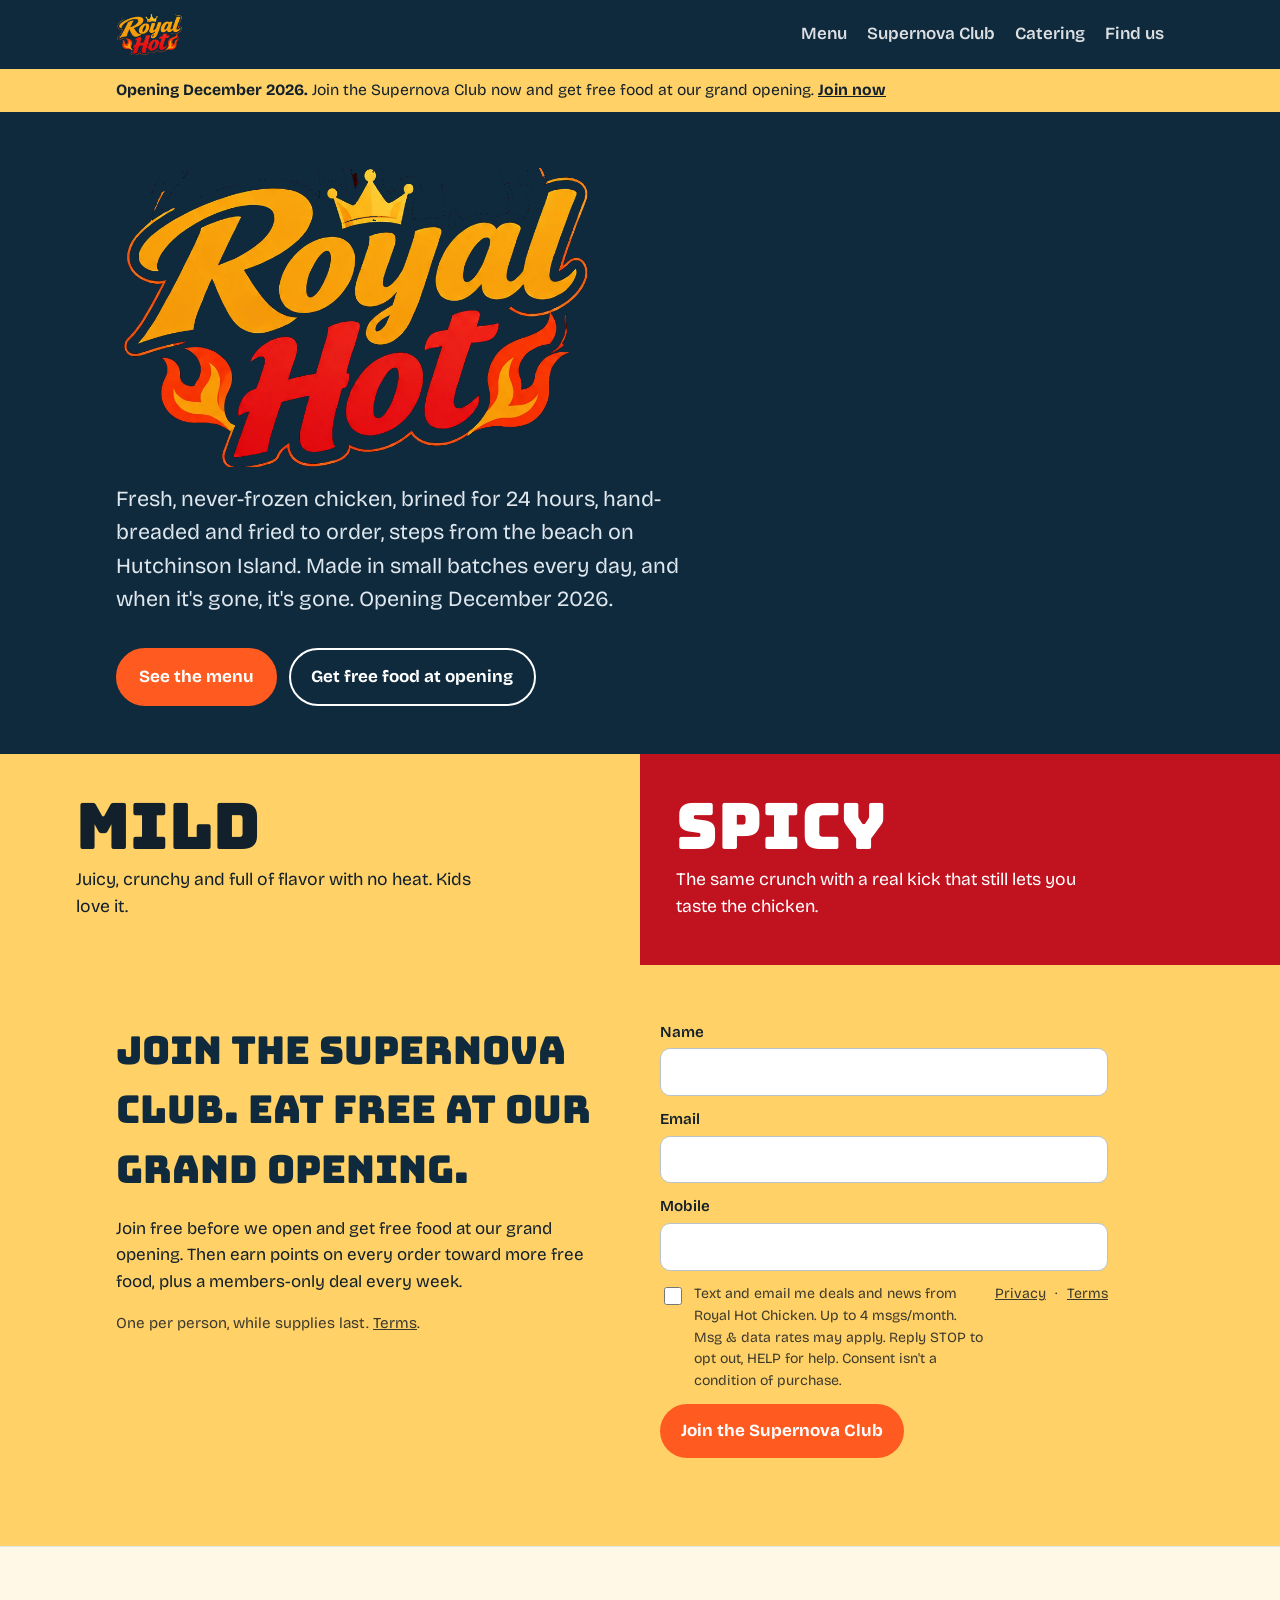
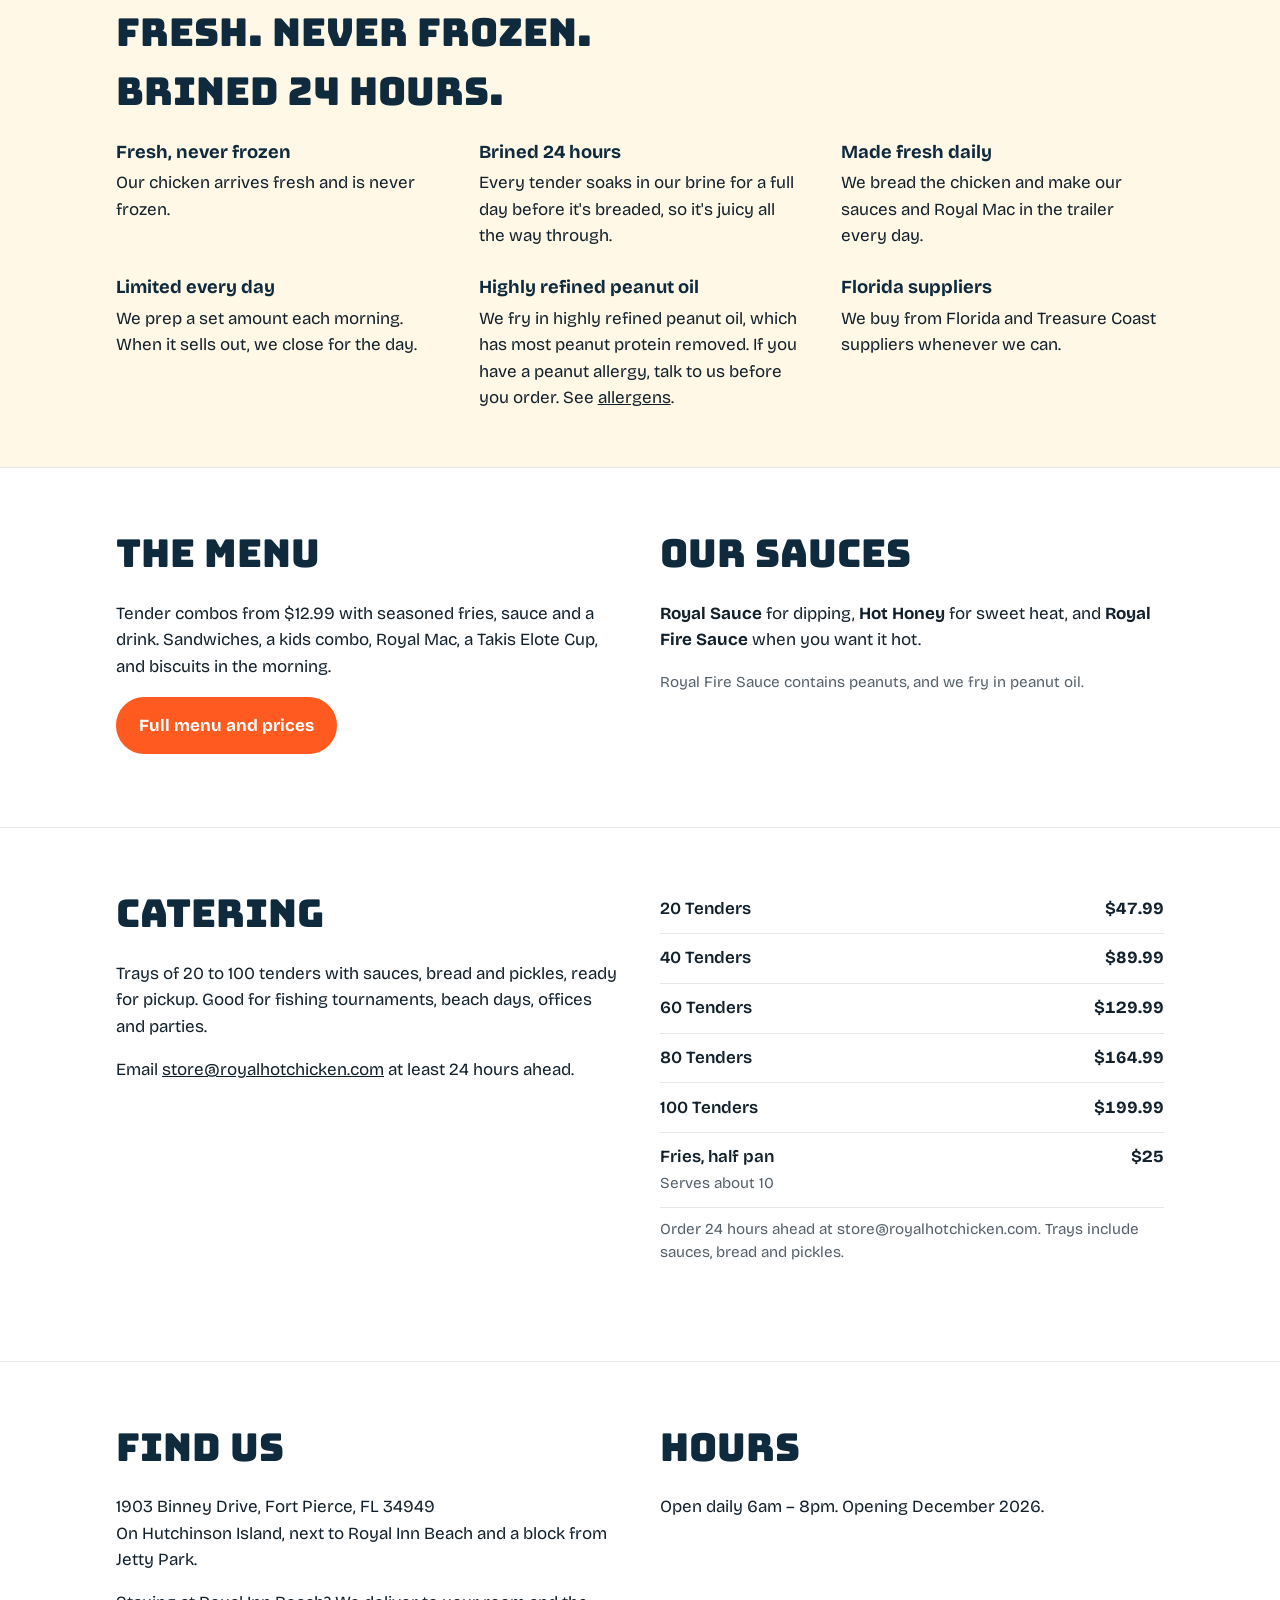
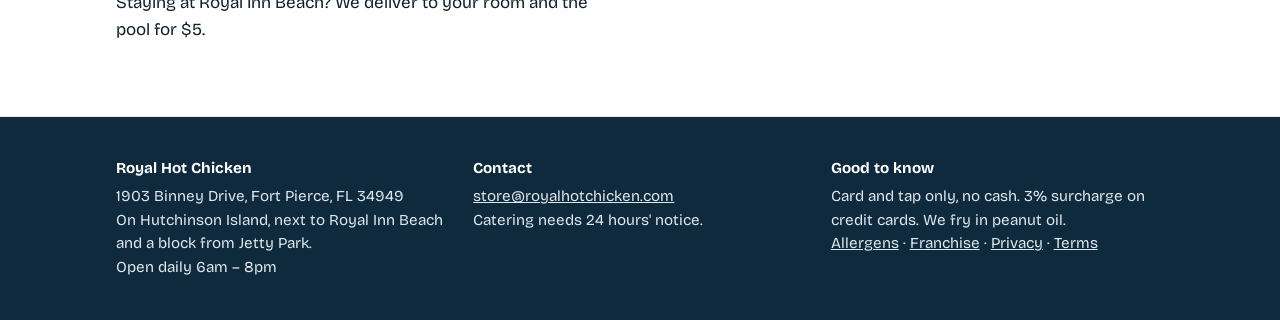
==== index.html @ b1165231 "Publish 2026-11-10 18:22" ====
<!doctype html>
<html lang="en">
<head>
<meta charset="utf-8">
<meta name="viewport" content="width=device-width, initial-scale=1, viewport-fit=cover">
<title>Royal Hot Chicken | Hand-breaded chicken tenders on Hutchinson Island</title>
<meta name="description" content="Hand-breaded chicken tenders, Mild or Spicy, next to Royal Inn Beach in Fort Pierce. Combos, Royal Mac, Takis Elote, breakfast biscuits and catering.">
<link rel="canonical" href="https://royalhotchicken.com/">
<meta property="og:title" content="Royal Hot Chicken | Hand-breaded chicken tenders on Hutchinson Island">
<meta property="og:description" content="Hand-breaded chicken tenders, Mild or Spicy, next to Royal Inn Beach in Fort Pierce. Combos, Royal Mac, Takis Elote, breakfast biscuits and catering.">
<meta property="og:url" content="https://royalhotchicken.com/">
<meta name="theme-color" content="#0f2a3d">
<link rel="icon" href="/assets/favicon.png" type="image/png">
<link rel="apple-touch-icon" href="/assets/apple-touch-icon.png">
<meta property="og:image" content="https://royalhotchicken.com/assets/og.jpg">
<link rel="preconnect" href="https://fonts.googleapis.com">
<link rel="preconnect" href="https://fonts.gstatic.com" crossorigin>
<link href="https://fonts.googleapis.com/css2?family=Bricolage+Grotesque:opsz,wght@12..96,400;12..96,600;12..96,700&family=Bungee&display=swap" rel="stylesheet">
<link rel="stylesheet" href="/assets/style.css">
</head>
<body>
<header class="bar"><div class="wrap"><a class="brand" href="/"><img src="/assets/logo.webp" alt="Royal Hot Chicken" width="885" height="550"></a><nav class="nav" aria-label="Main"><a href="/menu/">Menu</a><a href="/supernova/">Supernova Club</a><a href="/#catering">Catering</a><a href="/#find-us">Find us</a></nav></div></header>
<div class="ribbon"><div class="wrap"><b>Opening December 2026.</b> Join the Supernova Club now and get free food at our grand opening. <a href="#royal-list">Join now</a></div></div>
<main>
<section class="hero"><div class="wrap">
<h1 class="logo-h1"><img src="/assets/logo.webp" alt="Royal Hot Chicken" width="885" height="550"></h1>
<p class="lede">Fresh, never-frozen chicken, brined for 24 hours, hand-breaded and fried to order, steps from the beach on Hutchinson Island. Made in small batches every day, and when it's gone, it's gone. Opening December 2026.</p>
<div class="cta-row"><a class="btn" href="/menu/">See the menu</a><a class="btn ghosted" href="#royal-list">Get free food at opening</a></div>
</div>
<div class="split">
<div class="mild"><div class="inner"><h2>Mild</h2><p>Juicy, crunchy and full of flavor with no heat. Kids love it.</p></div></div>
<div class="ghost"><div class="inner"><h2>Spicy</h2><p>The same crunch with a real kick that still lets you taste the chicken.</p></div></div>
</div></section>

<section class="block join" id="royal-list"><div class="wrap two">
<div><h2>Join the Supernova Club. Eat free at our grand opening.</h2><p>Join free before we open and get free food at our grand opening. Then earn points on every order toward more free food, plus a members-only deal every week.</p><p class="fine">One per person, while supplies last. <a href="/terms/">Terms</a>.</p></div>
<div><form class="signup" data-where="home" data-api="https://api.royalhotchicken.com" novalidate>
<label>Name <input name="name" autocomplete="name" required></label>
<label>Email <input name="email" type="email" autocomplete="email"></label>
<label>Mobile <input name="phone" type="tel" autocomplete="tel" inputmode="tel"></label>
<label class="hp" aria-hidden="true">Website <input name="website" tabindex="-1" autocomplete="off"></label>
<label class="consent"><input name="consent" type="checkbox" required> Text and email me deals and news from Royal Hot Chicken. Up to 4 msgs/month. Msg &amp; data rates may apply. Reply STOP to opt out, HELP for help. Consent isn't a condition of purchase. <a href="/privacy/">Privacy</a> · <a href="/terms/">Terms</a></label>
<button class="btn" type="submit">Join the Supernova Club</button>
<p class="status" role="status" aria-live="polite"></p>
</form></div>
</div></section>

<section class="block how" id="how"><div class="wrap">
<h2>Fresh. Never frozen. Brined 24 hours.</h2>
<div class="facts">
<div><h3>Fresh, never frozen</h3><p>Our chicken arrives fresh and is never frozen.</p></div>
<div><h3>Brined 24 hours</h3><p>Every tender soaks in our brine for a full day before it's breaded, so it's juicy all the way through.</p></div>
<div><h3>Made fresh daily</h3><p>We bread the chicken and make our sauces and Royal Mac in the trailer every day.</p></div>
<div><h3>Limited every day</h3><p>We prep a set amount each morning. When it sells out, we close for the day.</p></div>
<div><h3>Highly refined peanut oil</h3><p>We fry in highly refined peanut oil, which has most peanut protein removed. If you have a peanut allergy, talk to us before you order. See <a href="/allergens/">allergens</a>.</p></div>
<div><h3>Florida suppliers</h3><p>We buy from Florida and Treasure Coast suppliers whenever we can.</p></div>
</div></div></section>

<section class="block"><div class="wrap two">
<div><h2>The menu</h2><p>Tender combos from $12.99 with seasoned fries, sauce and a drink. Sandwiches, a kids combo, Royal Mac, a Takis Elote Cup, and biscuits in the morning.</p>
<p><a class="btn" href="/menu/">Full menu and prices</a></p></div>
<div><h2>Our sauces</h2><p><b>Royal Sauce</b> for dipping, <b>Hot Honey</b> for sweet heat, and <b>Royal Fire Sauce</b> when you want it hot.</p>
<p class="fine">Royal Fire Sauce contains peanuts, and we fry in peanut oil.</p></div>
</div></section>

<section class="block" id="catering"><div class="wrap two">
<div><h2>Catering</h2><p>Trays of 20 to 100 tenders with sauces, bread and pickles, ready for pickup. Good for fishing tournaments, beach days, offices and parties.</p>
<p>Email <a href="mailto:store@royalhotchicken.com">store@royalhotchicken.com</a> at least 24 hours ahead.</p></div>
<div><div class="menu-sec" id="catering">
<div class="row"><span class="name">20 Tenders</span><span class="price">$47.99</span></div>
<div class="row"><span class="name">40 Tenders</span><span class="price">$89.99</span></div>
<div class="row"><span class="name">60 Tenders</span><span class="price">$129.99</span></div>
<div class="row"><span class="name">80 Tenders</span><span class="price">$164.99</span></div>
<div class="row"><span class="name">100 Tenders</span><span class="price">$199.99</span></div>
<div class="row"><span class="name">Fries, half pan</span><span class="price">$25</span><span class="desc">Serves about 10</span></div>
<p class="note">Order 24 hours ahead at store@royalhotchicken.com. Trays include sauces, bread and pickles.</p>
</div></div>
</div></section>

<section class="block" id="find-us"><div class="wrap two">
<div><h2>Find us</h2><p>1903 Binney Drive, Fort Pierce, FL 34949<br>On Hutchinson Island, next to Royal Inn Beach and a block from Jetty Park.</p>
<p>Staying at Royal Inn Beach? We deliver to your room and the pool for $5.</p></div>
<div><h2>Hours</h2><p>Open daily 6am – 8pm. Opening December 2026.</p></div>
</div></section>
</main>
<script type="application/ld+json">{"@context": "https://schema.org", "@type": "Restaurant", "name": "Royal Hot Chicken", "servesCuisine": "Chicken", "priceRange": "$", "url": "https://royalhotchicken.com", "email": "store@royalhotchicken.com", "address": {"@type": "PostalAddress", "streetAddress": "1903 Binney Drive", "addressLocality": "Fort Pierce", "addressRegion": "FL", "postalCode": "34949", "addressCountry": "US"}, "menu": "https://royalhotchicken.com/menu/", "acceptsReservations": false, "openingHours": "Mo-Su 06:00-20:00", "paymentAccepted": "Credit Card, Debit Card"}</script>
<footer><div class="wrap">
<div><b>Royal Hot Chicken</b><p>1903 Binney Drive, Fort Pierce, FL 34949<br>On Hutchinson Island, next to Royal Inn Beach and a block from Jetty Park.<br>Open daily 6am – 8pm</p></div>
<div><b>Contact</b><p><a href="mailto:store@royalhotchicken.com">store@royalhotchicken.com</a><br>Catering needs 24 hours' notice.</p></div>
<div><b>Good to know</b><p>Card and tap only, no cash. 3% surcharge on credit cards. We fry in peanut oil.</p><p><a href="/allergens/">Allergens</a> · <a href="/franchise/">Franchise</a> · <a href="/privacy/">Privacy</a> · <a href="/terms/">Terms</a></p></div>
</div></footer>
<script src="/assets/signup.js" defer></script>
</body></html>
---- assets/style.css ----
/* Royal Hot Chicken — royalhotchicken.com
   White pages for reading in beach sun; Atlantic navy for the frame;
   Mild yellow and Ghost red are the only loud colors. */
:root {
  --ocean: #0f2a3d;
  --ocean-2: #163a54;
  --ink: #12202b;
  --muted: #55606a;
  --paper: #ffffff;
  --line: #e4e7ea;
  --mild: #ffd166;
  --ghost: #c1121f;
  --fry: #ff5a1f;
  --display: "Bungee", "Arial Black", Impact, sans-serif;
  --body: "Bricolage Grotesque", "Avenir Next", "Segoe UI", system-ui, sans-serif;
  --wrap: 68rem;
  color-scheme: light;
}
* { box-sizing: border-box; }
html { -webkit-text-size-adjust: 100%; }
body {
  margin: 0;
  background: var(--paper);
  color: var(--ink);
  font: 400 1.0625rem/1.55 var(--body);
}
img { max-width: 100%; display: block; }
a { color: inherit; }
a:focus-visible, button:focus-visible { outline: 3px solid var(--fry); outline-offset: 3px; border-radius: 4px; }
.wrap { max-width: var(--wrap); margin-inline: auto; padding-inline: 1.25rem; }

/* Top bar */
.bar { background: var(--ocean); color: #fff; }
.bar .wrap { display: flex; align-items: center; justify-content: space-between; gap: 1rem; padding-block: .85rem; flex-wrap: wrap; }
.brand { font-family: var(--display); font-size: 1.05rem; text-decoration: none; letter-spacing: .02em; }
.nav { display: flex; gap: 1.25rem; flex-wrap: wrap; }
.nav a { text-decoration: none; font-weight: 600; opacity: .85; }
.nav a:hover, .nav a[aria-current="page"] { opacity: 1; text-decoration: underline; text-underline-offset: 5px; text-decoration-thickness: 2px; }

/* Hero */
.hero { background: var(--ocean); color: #fff; padding-block: 3.5rem 0; overflow: hidden; }
.hero h1 {
  font-family: var(--display); font-weight: 400;
  font-size: clamp(2.6rem, 9vw, 6.5rem); line-height: .95; margin: 0 0 1rem;
  color: var(--fry);
}
.hero p.lede { font-size: clamp(1.1rem, 2.2vw, 1.35rem); max-width: 36rem; margin: 0 0 2rem; color: #dfe7ee; }
.cta-row { display: flex; gap: .75rem; flex-wrap: wrap; margin-bottom: 3rem; }
.btn {
  display: inline-block; padding: .85rem 1.3rem; border-radius: 999px; font-weight: 700;
  text-decoration: none; background: var(--fry); color: #fff; border: 2px solid var(--fry);
}
.btn.ghosted { background: transparent; border-color: #fff; color: #fff; }

/* The one memorable thing: the two-chicken split */
.split { display: grid; grid-template-columns: 1fr 1fr; }
.split > div { padding: 2.5rem 1.25rem 2.75rem; }
.split .mild { background: var(--mild); color: var(--ink); }
.split .ghost { background: var(--ghost); color: #fff; }
.split h2 { font-family: var(--display); font-weight: 400; font-size: clamp(2.2rem, 6vw, 4rem); margin: 0 0 .5rem; line-height: 1; }
.split p { margin: 0; max-width: 26rem; font-size: 1.1rem; }
.split .inner { max-width: calc(var(--wrap) / 2); }
.split .mild .inner { margin-left: auto; padding-right: 1rem; }
.split .ghost .inner { padding-left: 1rem; }
@media (max-width: 40rem) { .split { grid-template-columns: 1fr; } .split .inner { margin: 0 !important; padding: 0 !important; } }

/* Sections */
section.block { padding-block: 3.5rem; border-bottom: 1px solid var(--line); }
section.block h2 { font-family: var(--display); font-weight: 400; font-size: clamp(1.7rem, 4vw, 2.4rem); margin: 0 0 1rem; color: var(--ocean); }
section.block p { max-width: 40rem; }
.two { display: grid; grid-template-columns: repeat(auto-fit, minmax(17rem, 1fr)); gap: 2.5rem; }
.fine { color: var(--muted); font-size: .95rem; }

/* Menu rows (used on home + QR menu) */
.menu-sec { margin-bottom: 2.5rem; scroll-margin-top: 4.5rem; }
.menu-sec h2 { font-family: var(--display); font-weight: 400; font-size: 1.6rem; color: var(--ocean); margin: 0 0 .5rem; }
.row { display: grid; grid-template-columns: 1fr auto; gap: .25rem 1rem; padding: .7rem 0; border-bottom: 1px solid var(--line); }
.row .name { font-weight: 600; }
.row .price { font-weight: 700; font-variant-numeric: tabular-nums; }
.row .desc { grid-column: 1 / -1; color: var(--muted); font-size: .95rem; margin-top: -.15rem; }
.menu-sec .note { color: var(--muted); font-size: .95rem; margin: .6rem 0 0; }

/* QR menu page */
.menu-top { background: var(--ocean); color: #fff; padding-block: 1.75rem 1.25rem; }
.menu-top h1 { font-family: var(--display); font-weight: 400; color: var(--fry); font-size: clamp(1.6rem, 7vw, 3rem); margin: 0; line-height: 1; }
.menu-top p { margin: .4rem 0 0; color: #dfe7ee; }
.chips { position: sticky; top: 0; z-index: 5; background: #fff; border-bottom: 1px solid var(--line); }
.chips .wrap { display: flex; gap: .5rem; overflow-x: auto; padding-block: .6rem; scrollbar-width: none; }
.chips a { flex: none; padding: .45rem .9rem; border-radius: 999px; border: 1.5px solid var(--ocean); text-decoration: none; font-weight: 600; font-size: .95rem; color: var(--ocean); }
.pick { display: grid; grid-template-columns: 1fr 1fr; gap: .75rem; margin: 1.5rem 0 2rem; }
.pick div { border-radius: 14px; padding: 1rem; }
.pick .mild { background: var(--mild); }
.pick .ghost { background: var(--ghost); color: #fff; }
.pick b { font-family: var(--display); font-weight: 400; font-size: 1.5rem; display: block; line-height: 1.1; }
.pick span { font-size: .95rem; }
.notice { background: #f4f6f8; border-radius: 12px; padding: 1rem 1.1rem; margin-bottom: 2rem; font-size: .97rem; }
.notice p { margin: .2rem 0; }

/* Supernova */
.nova { background: radial-gradient(120% 90% at 80% 0%, #3a0a12 0%, var(--ocean) 55%); color: #fff; padding-block: 3.5rem; }
.nova h1 { font-family: var(--display); font-weight: 400; font-size: clamp(2.4rem, 8vw, 5rem); line-height: .95; margin: 0 0 1rem; color: #fff; }
.nova p { color: #dfe7ee; max-width: 38rem; font-size: 1.15rem; }
ol.rules { padding-left: 1.3rem; max-width: 40rem; }
ol.rules li { margin-bottom: .6rem; }
.wall { display: grid; grid-template-columns: repeat(auto-fill, minmax(10rem, 1fr)); gap: 1rem; }
.wall figure { margin: 0; }
.wall img { aspect-ratio: 1; object-fit: cover; border-radius: 10px; width: 100%; }
.wall figcaption { font-weight: 600; margin-top: .4rem; }
.empty { border: 2px dashed var(--line); border-radius: 14px; padding: 2rem; text-align: center; color: var(--muted); }

/* Footer */
footer { background: var(--ocean); color: #dfe7ee; padding-block: 2.5rem; font-size: .95rem; }
footer .wrap { display: grid; gap: 1.5rem; grid-template-columns: repeat(auto-fit, minmax(14rem, 1fr)); }
footer b { color: #fff; display: block; margin-bottom: .3rem; }
footer p { margin: 0; }

@media (prefers-reduced-motion: no-preference) {
  .split > div { animation: rise .6s ease-out; }
  .split .ghost { animation-delay: .12s; }
  @keyframes rise { from { transform: translateY(18px); } to { transform: none; } }
}

/* Signup form */
form.signup { display: grid; gap: .75rem; max-width: 28rem; }
form.signup label { display: grid; gap: .25rem; font-weight: 600; font-size: .95rem; }
form.signup input:not([type=checkbox]) { font: inherit; padding: .7rem .8rem; border: 1.5px solid #b9c2ca; border-radius: 10px; }
form.signup input:focus-visible { outline: 3px solid var(--fry); outline-offset: 1px; }
form.signup .consent { display: flex; gap: .6rem; align-items: flex-start; font-weight: 400; color: var(--muted); font-size: .88rem; }
form.signup .consent input { margin-top: .25rem; width: 1.1rem; height: 1.1rem; flex: none; }
form.signup .btn { justify-self: start; border: 0; cursor: pointer; font: inherit; font-weight: 700; }
form.signup .status { margin: 0; font-weight: 600; min-height: 1.2em; }

/* Grand opening ribbon */
.ribbon { background: var(--mild); color: var(--ink); font-size: .98rem; }
.ribbon .wrap { padding-block: .6rem; }
.ribbon a { font-weight: 700; }

/* Text pages */
.prose { padding-block: 2.5rem 3.5rem; }
.prose p, .prose h2, .prose h3 { max-width: 44rem; }
.pagetitle { font-family: var(--display); font-weight: 400; color: var(--ocean); font-size: clamp(2rem, 6vw, 3rem); line-height: 1.05; margin: 0 0 1.25rem; }
.prose h2 { font-family: var(--display); font-weight: 400; color: var(--ocean); font-size: 1.5rem; margin: 2rem 0 .5rem; }
.prose h3 { font-size: 1.05rem; margin: 1.25rem 0 .2rem; }
.prose h3 + p { margin-top: 0; }
.tablewrap { overflow-x: auto; margin: 1rem 0; }
table.allergens { border-collapse: collapse; min-width: 44rem; font-size: .95rem; }
table.allergens caption { text-align: left; font-weight: 700; padding-bottom: .5rem; }
table.allergens th, table.allergens td { border-bottom: 1px solid var(--line); padding: .55rem .6rem; text-align: left; vertical-align: top; }
table.allergens thead th { background: var(--ocean); color: #fff; font-weight: 600; }
table.allergens tbody th { font-weight: 600; }
.nova h2 { color: #fff; }
.deal { background: var(--mild); border-radius: 12px; padding: .8rem 1rem; }

/* How we make it */
.facts { display: grid; grid-template-columns: repeat(auto-fit, minmax(16rem, 1fr)); gap: 1.5rem 2.5rem; }
.facts h3 { font-size: 1.15rem; margin: 0 0 .25rem; color: var(--ocean); }
.facts p { margin: 0; }
.how { background: #fff8e6; border-bottom: 0; }
.how h2 { font-size: clamp(1.8rem, 4.5vw, 2.8rem); max-width: 22ch; }
.join { background: var(--mild); border-bottom: 0; }
.join h2 { color: var(--ink); font-size: clamp(1.8rem, 4.5vw, 2.6rem); }
.join .fine, .join form.signup .consent { color: #3d3a2e; }

/* wordmark logo (Nov 2026) */
.brand img { display: block; height: 2.6rem; width: auto; }
.logo-h1 { margin: 0 0 1rem; line-height: 0; }
.logo-h1 img { display: block; width: min(30rem, 100%); height: auto; }
.menu-top .logo-h1 img { width: min(16rem, 70%); }

@media (max-width: 40rem) {
  .bar .wrap { gap: .5rem; padding-block: .6rem; }
  .brand img { height: 2.2rem; }
  .nav { gap: .9rem; font-size: .95rem; width: 100%; }
}
.signup .hp { position: absolute; left: -9999px; width: 1px; height: 1px; overflow: hidden; }
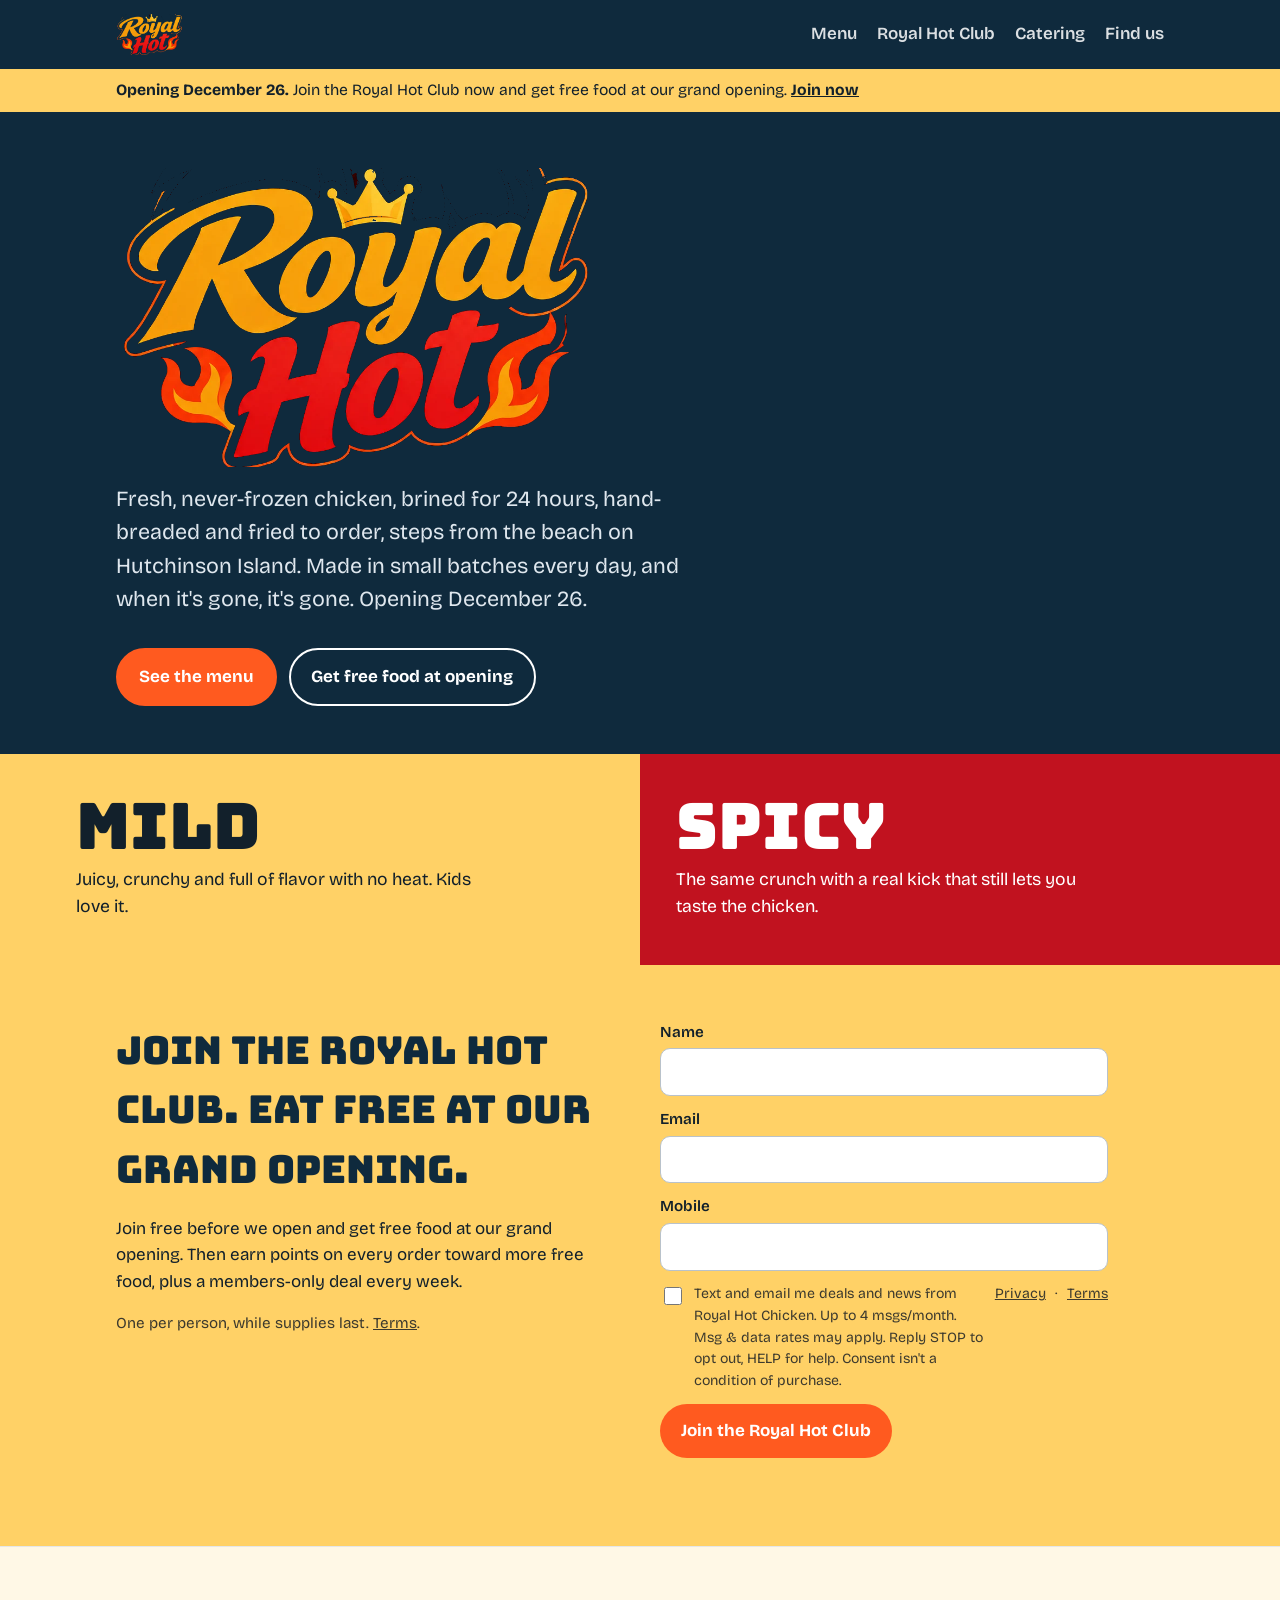
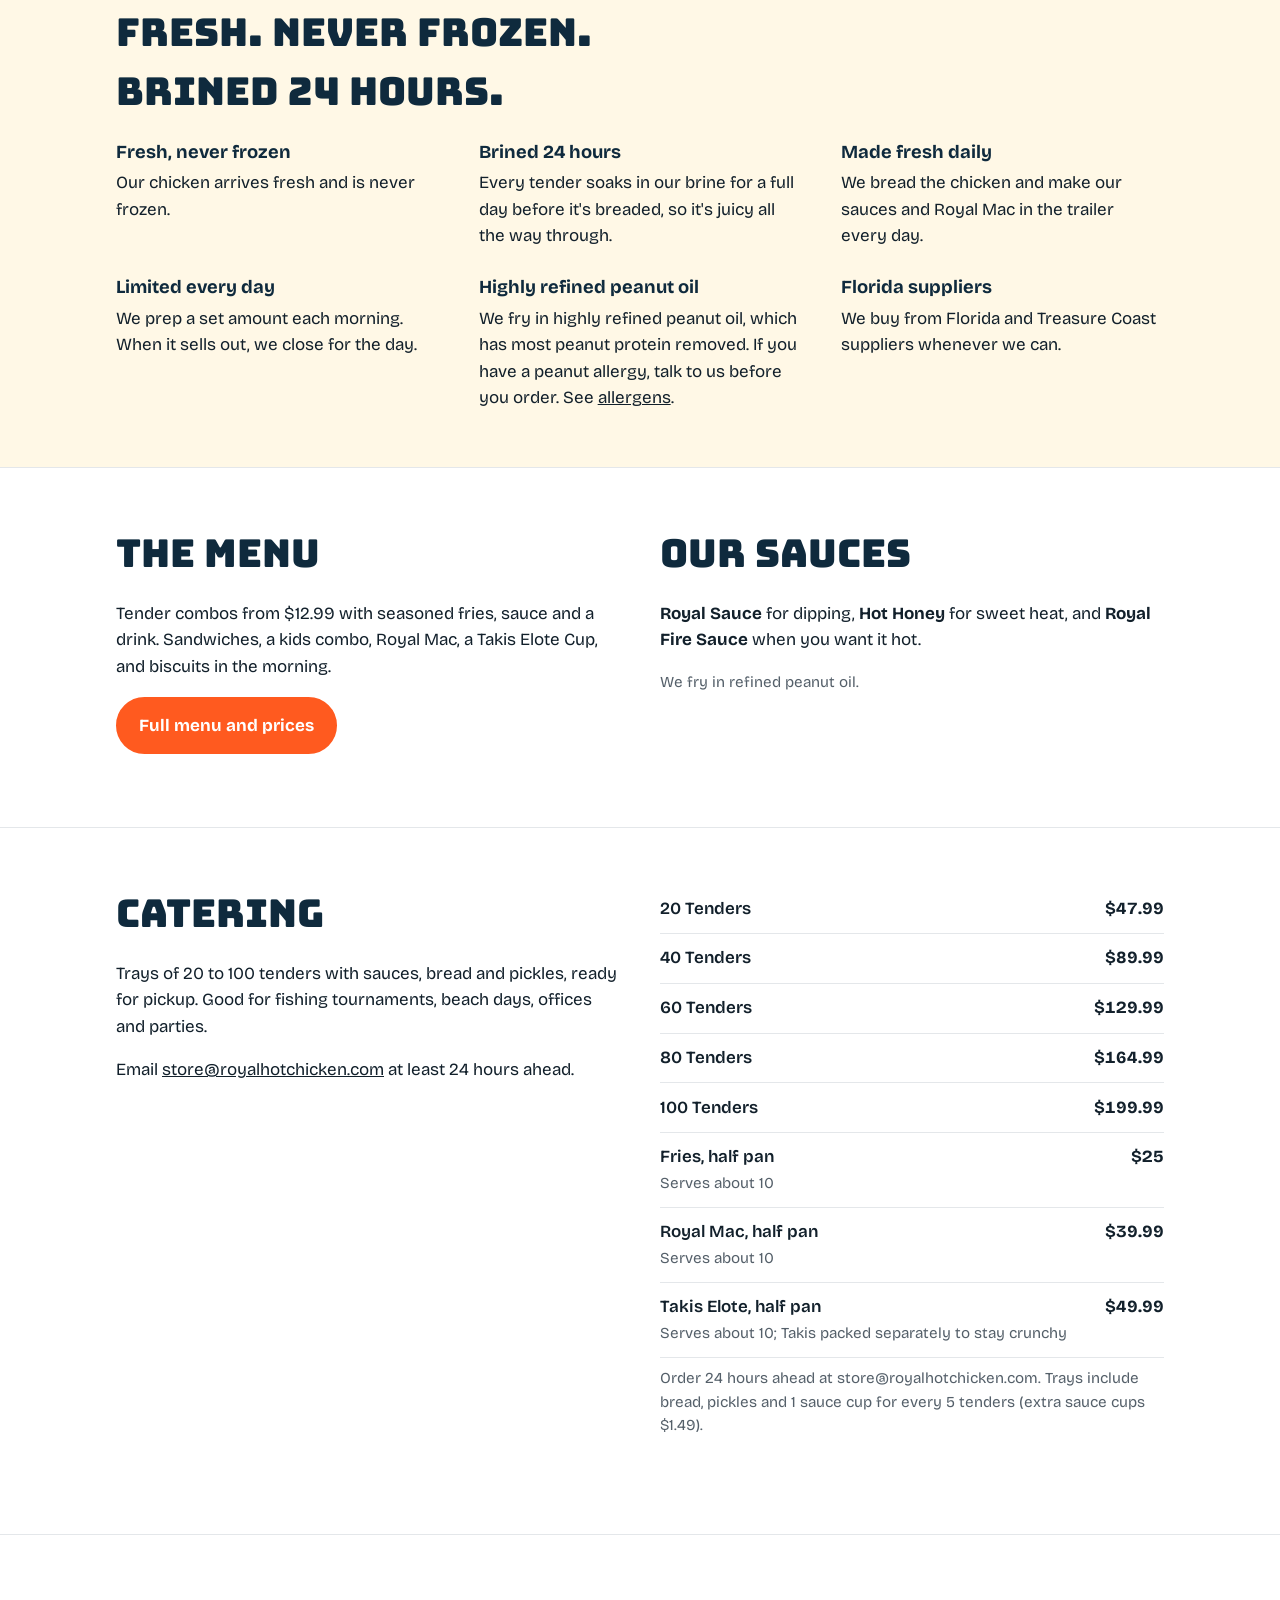
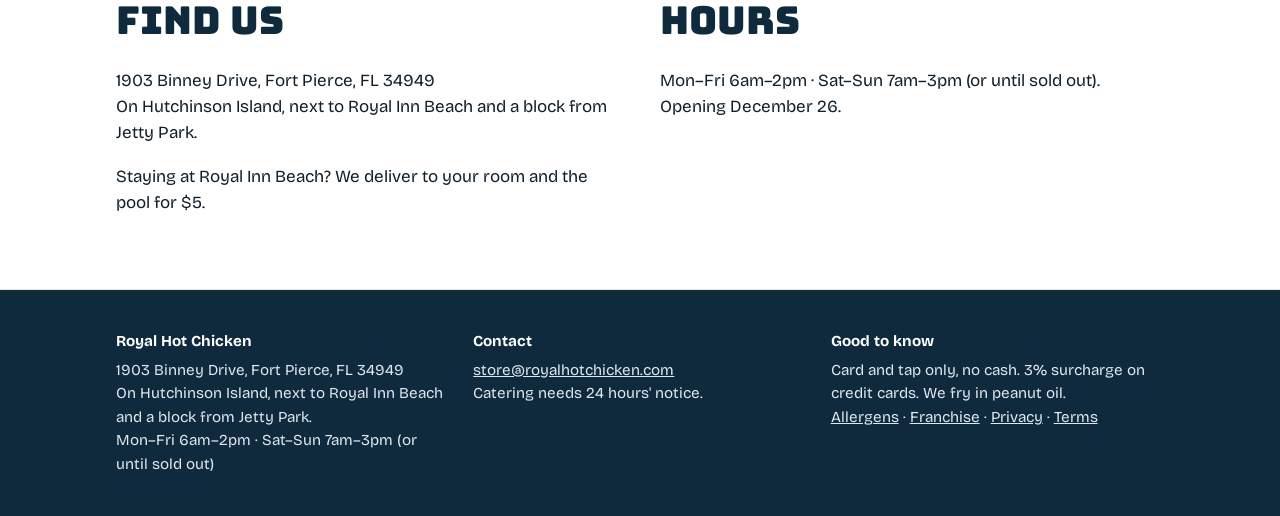
==== commit 9b8ba700: "Publish 2026-11-21 06:53" ====
--- a/index.html
+++ b/index.html
@@ -17,14 +17,16 @@
 <link rel="preconnect" href="https://fonts.gstatic.com" crossorigin>
 <link href="https://fonts.googleapis.com/css2?family=Bricolage+Grotesque:opsz,wght@12..96,400;12..96,600;12..96,700&family=Bungee&display=swap" rel="stylesheet">
 <link rel="stylesheet" href="/assets/style.css">
+<script async src="https://www.googletagmanager.com/gtag/js?id=G-6XCEQ0SHXG"></script>
+<script>window.dataLayer=window.dataLayer||[];function gtag(){dataLayer.push(arguments);}gtag('js',new Date());gtag('config','G-6XCEQ0SHXG');</script>
 </head>
 <body>
-<header class="bar"><div class="wrap"><a class="brand" href="/"><img src="/assets/logo.webp" alt="Royal Hot Chicken" width="885" height="550"></a><nav class="nav" aria-label="Main"><a href="/menu/">Menu</a><a href="/supernova/">Supernova Club</a><a href="/#catering">Catering</a><a href="/#find-us">Find us</a></nav></div></header>
-<div class="ribbon"><div class="wrap"><b>Opening December 2026.</b> Join the Supernova Club now and get free food at our grand opening. <a href="#royal-list">Join now</a></div></div>
+<header class="bar"><div class="wrap"><a class="brand" href="/"><img src="/assets/logo.webp" alt="Royal Hot Chicken" width="885" height="550"></a><nav class="nav" aria-label="Main"><a href="/menu/">Menu</a><a href="/club/">Royal Hot Club</a><a href="/#catering">Catering</a><a href="/#find-us">Find us</a></nav></div></header>
+<div class="ribbon"><div class="wrap"><b>Opening December 26.</b> Join the Royal Hot Club now and get free food at our grand opening. <a href="#royal-list">Join now</a></div></div>
 <main>
 <section class="hero"><div class="wrap">
 <h1 class="logo-h1"><img src="/assets/logo.webp" alt="Royal Hot Chicken" width="885" height="550"></h1>
-<p class="lede">Fresh, never-frozen chicken, brined for 24 hours, hand-breaded and fried to order, steps from the beach on Hutchinson Island. Made in small batches every day, and when it's gone, it's gone. Opening December 2026.</p>
+<p class="lede">Fresh, never-frozen chicken, brined for 24 hours, hand-breaded and fried to order, steps from the beach on Hutchinson Island. Made in small batches every day, and when it's gone, it's gone. Opening December 26.</p>
 <div class="cta-row"><a class="btn" href="/menu/">See the menu</a><a class="btn ghosted" href="#royal-list">Get free food at opening</a></div>
 </div>
 <div class="split">
@@ -33,14 +35,14 @@
 </div></section>
 
 <section class="block join" id="royal-list"><div class="wrap two">
-<div><h2>Join the Supernova Club. Eat free at our grand opening.</h2><p>Join free before we open and get free food at our grand opening. Then earn points on every order toward more free food, plus a members-only deal every week.</p><p class="fine">One per person, while supplies last. <a href="/terms/">Terms</a>.</p></div>
+<div><h2>Join the Royal Hot Club. Eat free at our grand opening.</h2><p>Join free before we open and get free food at our grand opening. Then earn points on every order toward more free food, plus a members-only deal every week.</p><p class="fine">One per person, while supplies last. <a href="/terms/">Terms</a>.</p></div>
 <div><form class="signup" data-where="home" data-api="https://api.royalhotchicken.com" novalidate>
 <label>Name <input name="name" autocomplete="name" required></label>
 <label>Email <input name="email" type="email" autocomplete="email"></label>
 <label>Mobile <input name="phone" type="tel" autocomplete="tel" inputmode="tel"></label>
 <label class="hp" aria-hidden="true">Website <input name="website" tabindex="-1" autocomplete="off"></label>
 <label class="consent"><input name="consent" type="checkbox" required> Text and email me deals and news from Royal Hot Chicken. Up to 4 msgs/month. Msg &amp; data rates may apply. Reply STOP to opt out, HELP for help. Consent isn't a condition of purchase. <a href="/privacy/">Privacy</a> · <a href="/terms/">Terms</a></label>
-<button class="btn" type="submit">Join the Supernova Club</button>
+<button class="btn" type="submit">Join the Royal Hot Club</button>
 <p class="status" role="status" aria-live="polite"></p>
 </form></div>
 </div></section>
@@ -60,7 +62,7 @@
 <div><h2>The menu</h2><p>Tender combos from $12.99 with seasoned fries, sauce and a drink. Sandwiches, a kids combo, Royal Mac, a Takis Elote Cup, and biscuits in the morning.</p>
 <p><a class="btn" href="/menu/">Full menu and prices</a></p></div>
 <div><h2>Our sauces</h2><p><b>Royal Sauce</b> for dipping, <b>Hot Honey</b> for sweet heat, and <b>Royal Fire Sauce</b> when you want it hot.</p>
-<p class="fine">Royal Fire Sauce contains peanuts, and we fry in peanut oil.</p></div>
+<p class="fine">We fry in refined peanut oil.</p></div>
 </div></section>
 
 <section class="block" id="catering"><div class="wrap two">
@@ -73,19 +75,21 @@
 <div class="row"><span class="name">80 Tenders</span><span class="price">$164.99</span></div>
 <div class="row"><span class="name">100 Tenders</span><span class="price">$199.99</span></div>
 <div class="row"><span class="name">Fries, half pan</span><span class="price">$25</span><span class="desc">Serves about 10</span></div>
-<p class="note">Order 24 hours ahead at store@royalhotchicken.com. Trays include sauces, bread and pickles.</p>
+<div class="row"><span class="name">Royal Mac, half pan</span><span class="price">$39.99</span><span class="desc">Serves about 10</span></div>
+<div class="row"><span class="name">Takis Elote, half pan</span><span class="price">$49.99</span><span class="desc">Serves about 10; Takis packed separately to stay crunchy</span></div>
+<p class="note">Order 24 hours ahead at store@royalhotchicken.com. Trays include bread, pickles and 1 sauce cup for every 5 tenders (extra sauce cups $1.49).</p>
 </div></div>
 </div></section>
 
 <section class="block" id="find-us"><div class="wrap two">
 <div><h2>Find us</h2><p>1903 Binney Drive, Fort Pierce, FL 34949<br>On Hutchinson Island, next to Royal Inn Beach and a block from Jetty Park.</p>
 <p>Staying at Royal Inn Beach? We deliver to your room and the pool for $5.</p></div>
-<div><h2>Hours</h2><p>Open daily 6am – 8pm. Opening December 2026.</p></div>
+<div><h2>Hours</h2><p>Mon–Fri 6am–2pm · Sat–Sun 7am–3pm (or until sold out). Opening December 26.</p></div>
 </div></section>
 </main>
-<script type="application/ld+json">{"@context": "https://schema.org", "@type": "Restaurant", "name": "Royal Hot Chicken", "servesCuisine": "Chicken", "priceRange": "$", "url": "https://royalhotchicken.com", "email": "store@royalhotchicken.com", "address": {"@type": "PostalAddress", "streetAddress": "1903 Binney Drive", "addressLocality": "Fort Pierce", "addressRegion": "FL", "postalCode": "34949", "addressCountry": "US"}, "menu": "https://royalhotchicken.com/menu/", "acceptsReservations": false, "openingHours": "Mo-Su 06:00-20:00", "paymentAccepted": "Credit Card, Debit Card"}</script>
+<script type="application/ld+json">{"@context": "https://schema.org", "@type": "Restaurant", "name": "Royal Hot Chicken", "servesCuisine": "Chicken", "priceRange": "$", "url": "https://royalhotchicken.com", "email": "store@royalhotchicken.com", "address": {"@type": "PostalAddress", "streetAddress": "1903 Binney Drive", "addressLocality": "Fort Pierce", "addressRegion": "FL", "postalCode": "34949", "addressCountry": "US"}, "menu": "https://royalhotchicken.com/menu/", "acceptsReservations": false, "openingHours": ["Mo-Fr 06:00-14:00", "Sa-Su 07:00-15:00"], "paymentAccepted": "Credit Card, Debit Card"}</script>
 <footer><div class="wrap">
-<div><b>Royal Hot Chicken</b><p>1903 Binney Drive, Fort Pierce, FL 34949<br>On Hutchinson Island, next to Royal Inn Beach and a block from Jetty Park.<br>Open daily 6am – 8pm</p></div>
+<div><b>Royal Hot Chicken</b><p>1903 Binney Drive, Fort Pierce, FL 34949<br>On Hutchinson Island, next to Royal Inn Beach and a block from Jetty Park.<br>Mon–Fri 6am–2pm · Sat–Sun 7am–3pm (or until sold out)</p></div>
 <div><b>Contact</b><p><a href="mailto:store@royalhotchicken.com">store@royalhotchicken.com</a><br>Catering needs 24 hours' notice.</p></div>
 <div><b>Good to know</b><p>Card and tap only, no cash. 3% surcharge on credit cards. We fry in peanut oil.</p><p><a href="/allergens/">Allergens</a> · <a href="/franchise/">Franchise</a> · <a href="/privacy/">Privacy</a> · <a href="/terms/">Terms</a></p></div>
 </div></footer>
--- a/assets/style.css
+++ b/assets/style.css
@@ -79,6 +79,10 @@
 .row .price { font-weight: 700; font-variant-numeric: tabular-nums; }
 .row .desc { grid-column: 1 / -1; color: var(--muted); font-size: .95rem; margin-top: -.15rem; }
 .menu-sec .note { color: var(--muted); font-size: .95rem; margin: .6rem 0 0; }
+.menu-sec .opts { margin: .7rem 0 0; padding: .6rem .8rem; border-left: 3px solid var(--gold, #F6B21B); background: rgba(246,178,27,.07); border-radius: 6px; font-size: .92rem; }
+.menu-sec .opts b { display: block; font-size: .8rem; text-transform: uppercase; letter-spacing: .06em; margin-bottom: .25rem; }
+.menu-sec .opts ul { margin: 0; padding-left: 1.1rem; }
+.menu-sec .opts li { margin: .15rem 0; }
 
 /* QR menu page */
 .menu-top { background: var(--ocean); color: #fff; padding-block: 1.75rem 1.25rem; }
@@ -96,7 +100,7 @@
 .notice { background: #f4f6f8; border-radius: 12px; padding: 1rem 1.1rem; margin-bottom: 2rem; font-size: .97rem; }
 .notice p { margin: .2rem 0; }
 
-/* Supernova */
+/* Royal Hot Club */
 .nova { background: radial-gradient(120% 90% at 80% 0%, #3a0a12 0%, var(--ocean) 55%); color: #fff; padding-block: 3.5rem; }
 .nova h1 { font-family: var(--display); font-weight: 400; font-size: clamp(2.4rem, 8vw, 5rem); line-height: .95; margin: 0 0 1rem; color: #fff; }
 .nova p { color: #dfe7ee; max-width: 38rem; font-size: 1.15rem; }
